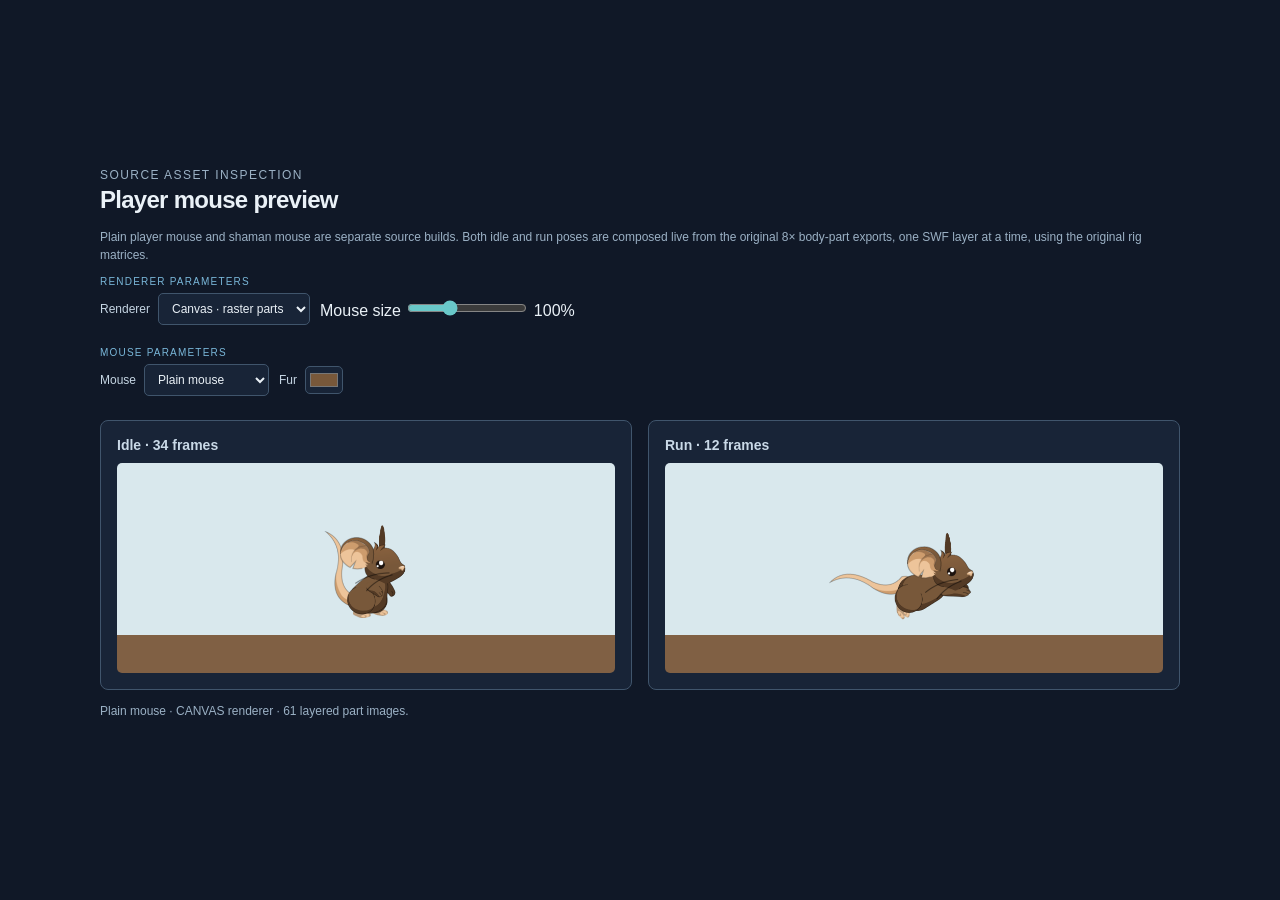
==== index.html @ 4e4180e7 "prepare GitHub Pages site" ====
<!doctype html>
<html lang="en">
<head>
  <meta charset="utf-8"><meta name="viewport" content="width=device-width, initial-scale=1">
  <title>Transformice default mouse · asset preview</title><link rel="stylesheet" href="styles.css">
</head>
<body><main class="app preview-page">
  <header class="heading"><div><p class="eyebrow">Source asset inspection</p><h1>Player mouse preview</h1></div></header>
  <p class="preview-caption">Plain player mouse and shaman mouse are separate source builds. Both idle and run poses are composed live from the original 8× body-part exports, one SWF layer at a time, using the original rig matrices.</p>
   <div class="asset-controls">
    <section class="control-group">
      <p class="control-group-label">Renderer parameters</p>
      <div class="asset-controls-row">
        <label class="mode-control">Renderer
          <select id="renderer-type">
            <option value="canvas">Canvas · raster parts</option>
            <option value="svg">SVG · vector parts</option>
          </select>
        </label>
        <label class="zoom-control">Mouse size
          <input id="preview-zoom" type="range" min="50" max="200" step="10" value="100">
          <output id="preview-zoom-value" for="preview-zoom">100%</output>
        </label>
      </div>
    </section>
    <section class="control-group">
      <p class="control-group-label">Mouse parameters</p>
      <div class="asset-controls-row">
        <label class="mode-control">Mouse
          <select id="mouse-type">
            <option value="plain">Plain mouse</option>
            <option value="shaman">Shaman mouse</option>
          </select>
        </label>
        <label class="mode-control" id="shaman-level-control" hidden>Shaman level
          <select id="shaman-level">
            <option value="0">Normal Mode</option>
            <option value="1">Hard Mode</option>
            <option value="2">Divine Mode · wings</option>
          </select>
        </label>
        <label class="color-control">Fur <input id="fur-color" type="color" value="#78583a"></label>
        <label class="color-control" id="accent-control" hidden>Shaman color <input id="accent-color" type="color" value="#95d5b6"></label>
      </div>
    </section>
   </div>
  <section class="preview-grid">
    <article class="preview-card"><h2>Idle · 34 frames</h2><div class="preview-stage"><canvas id="idle-canvas" class="character-canvas" role="img" aria-label="Player mouse idle animation"></canvas></div></article>
    <article class="preview-card"><h2>Run · 12 frames</h2><div class="preview-stage"><canvas id="run-canvas" class="character-canvas" role="img" aria-label="Player mouse running animation"></canvas></div></article>
  </section>
  <p id="status" class="preview-caption">Loading local part PNGs…</p>
 </main><script src="js/mouse-rig-data.js?v=10"></script><script src="js/mouse-parts-data.js?v=10"></script><script src="js/mouse-parts.js?v=10"></script><script src="js/preview.js?v=10"></script></body></html>
---- styles.css ----
:root {
  color-scheme: dark;
  font-family: Inter, "Segoe UI", sans-serif;
  background: #101827;
  color: #eaf1f7;
  font-synthesis: none;
}
* { box-sizing: border-box; }
body { margin: 0; min-height: 100vh; display: grid; place-items: center; padding: 28px; }
.app { width: min(100%, 900px); }
.heading { display:flex; align-items:center; justify-content:space-between; margin:0 0 14px; }
.eyebrow { color:#9bb1c5; font-size:12px; letter-spacing:.12em; text-transform:uppercase; margin:0 0 4px; }
h1 { font-size:24px; margin:0; letter-spacing:-.03em; }
.engine-tag { border:1px solid #40556c; border-radius:999px; padding:7px 12px; color:#bed5e9; font-size:11px; letter-spacing:.12em; }
.game-shell { overflow:hidden; border:1px solid #40556c; border-radius:8px; box-shadow:0 20px 55px #050a12aa; background:#d9e8ed; }
#game { display:block; width:100%; height:auto; outline:none; }
#game:focus-visible { box-shadow: inset 0 0 0 3px #f7cf61; }
.controls { display:flex; align-items:center; justify-content:space-between; gap:12px; padding:10px 3px 0; color:#c8d6e1; font-size:12px; }
.controls p { margin:0; }
kbd { border:1px solid #53677d; border-radius:4px; background:#192638; color:#fff; padding:2px 5px; font:inherit; }
#message { color:#ffda69; font-weight:600; }
.map-note { color:#91a4b7; font-size:11px; margin:10px 3px; }
.load-error { position:absolute; inset:0; display:grid; place-items:center; background:#101827ee; color:#ffb8a8; padding:24px; text-align:center; }
.load-error[hidden] { display:none; }
.preview-page { width:min(1080px,100%); }
.preview-links { display:flex; gap:18px; flex-wrap:wrap; }
.preview-grid { display:grid; grid-template-columns:repeat(2,minmax(0,1fr)); gap:16px; }
.preview-card { padding:16px; border:1px solid #40556c; border-radius:8px; background:#182437; }
.preview-card h2 { margin:0 0 10px; font-size:14px; color:#c9d9e7; }
.preview-stage { height:210px; display:grid; place-items:center; overflow:hidden; border-radius:5px; background:linear-gradient(#d9e8ed 0 82%,#806044 82%); }
.preview-stage img { image-rendering:auto; width:206px; height:auto; }
.preview-caption { color:#9bb1c5; font-size:12px; line-height:1.5; }
.asset-controls { display:flex; flex-direction:column; gap:10px; margin-bottom:14px; }
.asset-controls-row { display:flex; align-items:center; flex-wrap:wrap; gap:10px; }
.control-group { padding:0 0 10px; }
.control-group + .control-group { padding-top:2px; }
.control-group-label { margin:0 0 6px; color:#79b6d8; font-size:10px; letter-spacing:.12em; text-transform:uppercase; }
.mode-control { display:inline-flex; align-items:center; gap:8px; color:#c5d5e3; font-size:12px; }
.mode-control select { border:1px solid #40556c; border-radius:5px; padding:7px 9px; background:#182437; color:#eaf1f7; font:inherit; }
.zoom-control input[type="range"] { width:120px; padding:0; accent-color:#69c8c9; }
.zoom-control output { min-width:3.2ch; text-align:right; font-variant-numeric:tabular-nums; color:#eaf1f7; }
.mode-control[hidden], .color-control[hidden] { display:none; }
.mode-toggle { display:inline-flex; align-items:center; gap:8px; padding:8px 11px; border:1px solid #40556c; border-radius:6px; color:#d7e5f0; font-size:13px; cursor:pointer; }
.mode-toggle input { accent-color:#69c8c9; width:16px; height:16px; }
.color-control { display:inline-flex; align-items:center; gap:8px; color:#c5d5e3; font-size:12px; }
.color-control input { width:38px; height:28px; padding:2px; border:1px solid #40556c; border-radius:5px; background:#182437; }
.color-control:has(input:disabled) { opacity:.45; }
.character-inline, .character-canvas { display:block; width:206px; height:154px; overflow:visible; }
.character-canvas { image-rendering:auto; }
.preview-stage > [hidden] { display:none !important; }
.artifact-page { width:min(1440px,100%); }
.artifact-controls,.artifact-frame-controls { display:flex; align-items:center; flex-wrap:wrap; gap:10px; margin:14px 0; }
.artifact-grid { display:grid; grid-template-columns:repeat(2,minmax(0,1fr)); gap:16px; }
.artifact-stage { height:440px; overflow:auto; display:grid; place-items:center; border-radius:5px; background-color:#d9e8ed; background-image:linear-gradient(45deg,#c5d8df 25%,transparent 25%),linear-gradient(-45deg,#c5d8df 25%,transparent 25%),linear-gradient(45deg,transparent 75%,#c5d8df 75%),linear-gradient(-45deg,transparent 75%,#c5d8df 75%); background-size:20px 20px; background-position:0 0,0 10px,10px -10px,-10px 0; }
.artifact-stage svg,.artifact-stage img,.artifact-stage canvas { display:block; max-width:none; flex:none; }
.artifact-stage [hidden] { display:none; }
.artifact-stage svg { overflow:visible; }
.assembled-stage img { object-fit:contain; }
.artifact-meta { min-height:2.5em; margin:10px 0 0; color:#9bb1c5; font-size:11px; line-height:1.5; overflow-wrap:anywhere; }
.artifact-frame-controls input[type="number"] { width:64px; border:1px solid #40556c; border-radius:5px; padding:7px; background:#182437; color:#eaf1f7; font:inherit; }
@media(max-width:620px) { body{padding:14px}.controls{align-items:flex-start; flex-direction:column}.preview-grid{grid-template-columns:1fr} }
@media(max-width:900px) { .artifact-grid{grid-template-columns:1fr}.artifact-stage{height:360px} }
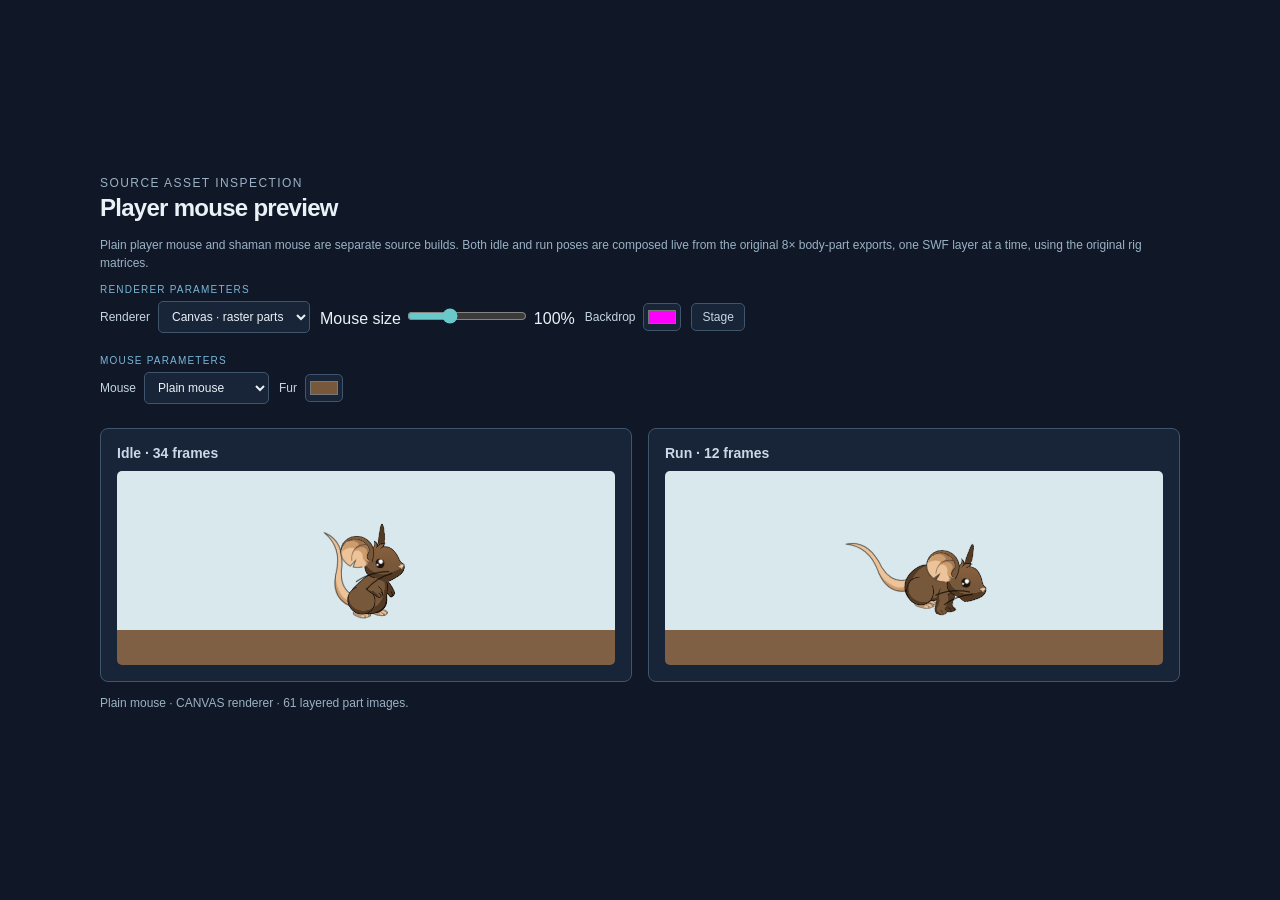
==== commit b33e1c6e: "Update mouse preview renderer and controls" ====
--- a/index.html
+++ b/index.html
@@ -1,8 +1,8 @@
-<!doctype html>
+﻿<!doctype html>
 <html lang="en">
 <head>
   <meta charset="utf-8"><meta name="viewport" content="width=device-width, initial-scale=1">
-  <title>Transformice default mouse · asset preview</title><link rel="stylesheet" href="styles.css">
+  <title>Transformice default mouse · asset preview</title><link rel="stylesheet" href="styles.css?v=22">
 </head>
 <body><main class="app preview-page">
   <header class="heading"><div><p class="eyebrow">Source asset inspection</p><h1>Player mouse preview</h1></div></header>
@@ -21,6 +21,10 @@
           <input id="preview-zoom" type="range" min="50" max="200" step="10" value="100">
           <output id="preview-zoom-value" for="preview-zoom">100%</output>
         </label>
+        <label class="color-control">Backdrop
+          <input id="backdrop-color" type="color" value="#ff00ff">
+        </label>
+        <button type="button" id="backdrop-reset" class="ghost-button">Stage</button>
       </div>
     </section>
     <section class="control-group">
@@ -49,4 +53,4 @@
     <article class="preview-card"><h2>Run · 12 frames</h2><div class="preview-stage"><canvas id="run-canvas" class="character-canvas" role="img" aria-label="Player mouse running animation"></canvas></div></article>
   </section>
   <p id="status" class="preview-caption">Loading local part PNGs…</p>
- </main><script src="js/mouse-rig-data.js?v=10"></script><script src="js/mouse-parts-data.js?v=10"></script><script src="js/mouse-parts.js?v=10"></script><script src="js/preview.js?v=10"></script></body></html>
+ </main><script src="js/mouse-rig-data.js?v=22"></script><script src="js/mouse-parts-data.js?v=22"></script><script src="js/mouse-parts.js?v=22"></script><script src="js/preview.js?v=22"></script></body></html>
--- a/styles.css
+++ b/styles.css
@@ -44,6 +44,8 @@
 .mode-toggle input { accent-color:#69c8c9; width:16px; height:16px; }
 .color-control { display:inline-flex; align-items:center; gap:8px; color:#c5d5e3; font-size:12px; }
 .color-control input { width:38px; height:28px; padding:2px; border:1px solid #40556c; border-radius:5px; background:#182437; }
+.ghost-button { border:1px solid #40556c; border-radius:5px; padding:6px 10px; background:#182437; color:#c5d5e3; font:inherit; font-size:12px; cursor:pointer; }
+.ghost-button:hover { border-color:#69c8c9; color:#eaf1f7; }
 .color-control:has(input:disabled) { opacity:.45; }
 .character-inline, .character-canvas { display:block; width:206px; height:154px; overflow:visible; }
 .character-canvas { image-rendering:auto; }
